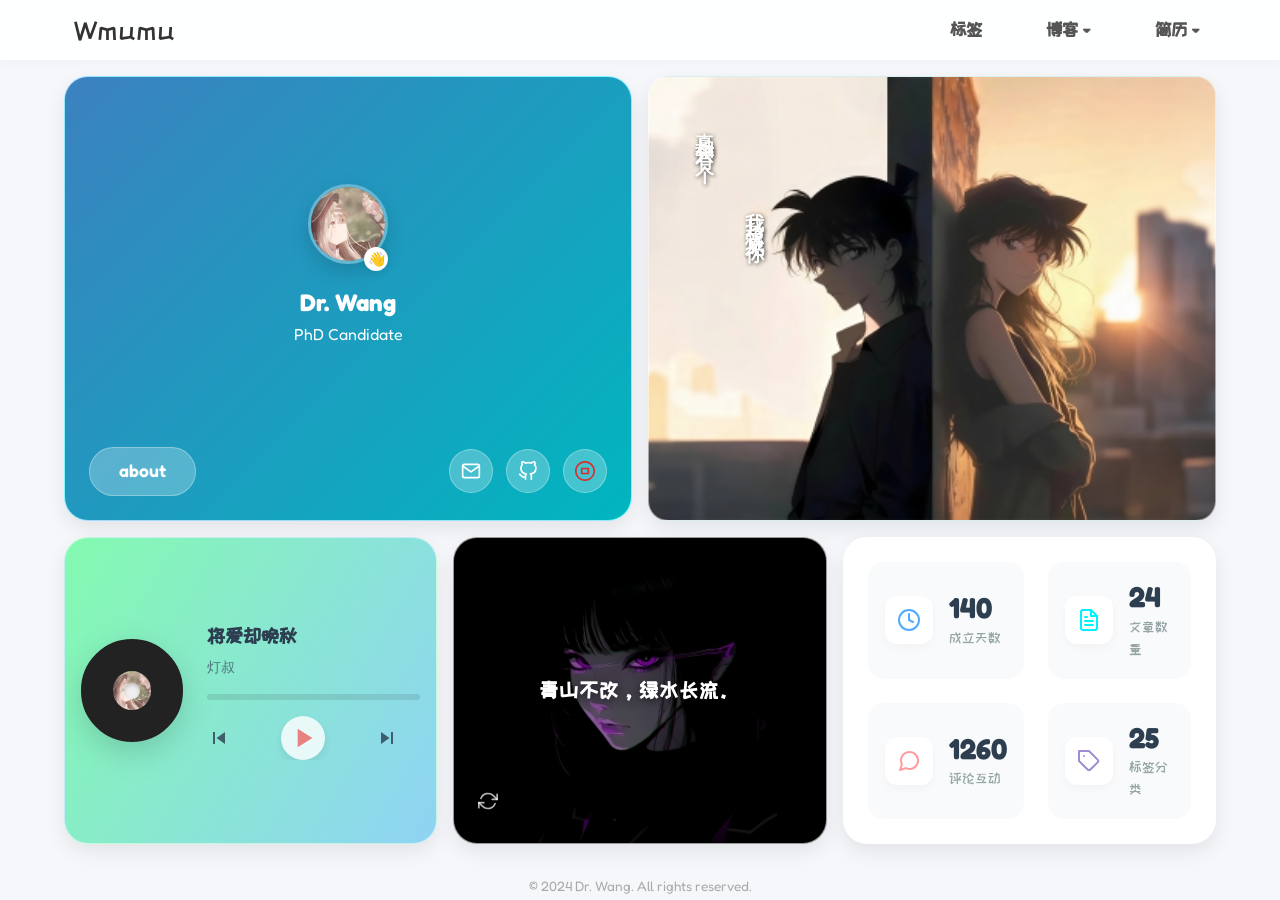
==== index.html @ 5266feb2 "Initial homepage for Cloudflare Pages" ====
<!DOCTYPE html>
<html lang="zh-CN">
<head>
    <meta charset="UTF-8">
    <script>
        // Global Error Handler for Debugging
        window.onerror = function(msg, url, line, col, error) {
            const errDiv = document.createElement('div');
            errDiv.style.position = 'fixed';
            errDiv.style.top = '0';
            errDiv.style.left = '0';
            errDiv.style.width = '100%';
            errDiv.style.background = 'rgba(255, 0, 0, 0.9)';
            errDiv.style.color = 'white';
            errDiv.style.padding = '10px';
            errDiv.style.zIndex = '10000';
            errDiv.style.fontFamily = 'monospace';
            errDiv.style.whiteSpace = 'pre-wrap';
            errDiv.innerText = `JS Error: ${msg}\nFile: ${url}:${line}:${col}\n${error ? error.stack : ''}`;
            document.body.appendChild(errDiv);
            return false;
        };
        window.addEventListener('unhandledrejection', function(event) {
            const errDiv = document.createElement('div');
            errDiv.style.position = 'fixed';
            errDiv.style.bottom = '0';
            errDiv.style.left = '0';
            errDiv.style.width = '100%';
            errDiv.style.background = 'rgba(255, 100, 0, 0.9)';
            errDiv.style.color = 'white';
            errDiv.style.padding = '10px';
            errDiv.style.zIndex = '10000';
            errDiv.style.fontFamily = 'monospace';
            errDiv.innerText = `Promise Error: ${event.reason}`;
            document.body.appendChild(errDiv);
        });
    </script>
    <meta name="viewport" content="width=device-width, initial-scale=1.0">
    <title>Wmumu's Home</title>
    <link rel="preconnect" href="https://fonts.googleapis.com">
    <link rel="preconnect" href="https://fonts.gstatic.com" crossorigin>
    <!-- Using fonts.loli.net (Google Fonts Mirror) for faster access in China -->
    <link rel="preconnect" href="https://fonts.loli.net">
    <link rel="preconnect" href="https://gstatic.loli.net" crossorigin>
    <link href="https://fonts.loli.net/css2?family=Fredoka:wght@400;600&family=ZCOOL+KuaiLe&display=swap" rel="stylesheet">
    <link rel="shortcut icon" href="./static/img/favicon.ico?v=20260204">
    <link rel="stylesheet" href="./static/css/home.css?v=20260204">
    <link rel="stylesheet" href="./static/css/gallery.css?v=20260204">
    <script src="./static/js/global.js?v=20260204"></script>
    <script src="./static/js/home.js?v=20260204"></script>
    <!-- Font Awesome for icons (Optional, using unicode for now to keep simple) -->
</head>
<body>

    <!-- Navigation -->
    <nav class="navbar">
        <div class="nav-container">
            <a href="./index.html" class="logo">
                <span class="logo-text">Wmumu</span>
                <span class="logo-icon">
                    <svg viewBox="0 0 24 24" width="28" height="28" fill="currentColor"><path d="M10 20v-6h4v6h5v-8h3L12 3 2 12h3v8z"/></svg>
                </span>
            </a>
            <ul class="nav-links">
                <li class="nav-item">
                    <a href="./tags.html" class="nav-link">标签</a>
                </li>
                <li class="nav-item">
                    <a href="./blogs.html" class="nav-link">博客 ▾</a>
                    <div class="dropdown-content">
                        <a href="./blogs.html?category=spring">春 · Spring</a>
                        <a href="./blogs.html?category=summer">夏 · Summer</a>
                        <a href="./blogs.html?category=autumn">秋 · Autumn</a>
                        <a href="./blogs.html?category=winter">冬 · Winter</a>
                    </div>
                </li>
                <li class="nav-item">
                    <a href="#" class="nav-link">简历 ▾</a>
                    <div class="dropdown-content">
                        <a href="./article.html?id=research">科研经历</a>
                        <a href="./article.html?id=competition">科技竞赛</a>
                        <a href="./article.html?id=campus">校园经历</a>
                        <a href="./article.html?id=internship">实习经历</a>
                    </div>
                </li>
            </ul>
        </div>
    </nav>

    <!-- Main Content (Bento Grid) -->
    <div class="main-container" id="pjax-container">
        
        <!-- About Card -->
        <div class="card about-card">
            <div class="about-video-layer">
                <video class="about-bg-video" autoplay muted loop playsinline preload="auto">
                    <source src="./static/video/motionplaces.com-0049-c004.mp4?v=20260204" type="video/mp4">
                </video>
                <div class="about-video-overlay"></div>
            </div>
            <!-- About Main View -->
            <div class="about-main">
                <div class="avatar-container">
                    <img src="./static/img/logo.png?v=20260204" alt="Avatar" class="avatar">
                    <div class="status-icon">
                        <span class="status-emoji">👋</span>
                    </div>
                </div>
                <h2 class="name-title">Dr. Wang</h2>
                <div class="tags-container">
                    <span class="tag-pill-sm">PhD Candidate</span>
                </div>
            </div>

            <!-- Hover Content: Intro Text -->
            <div class="about-hover-text">
                <div class="info-row">
                    <svg viewBox="0 0 24 24" width="20" height="20" fill="none" stroke="currentColor" stroke-width="2" stroke-linecap="round" stroke-linejoin="round"><circle cx="12" cy="12" r="10"></circle><polyline points="12 6 12 12 16 14"></polyline></svg>
                    <span id="time-display">Loading time...</span>
                </div>
                <div class="info-row">
                    <svg viewBox="0 0 24 24" width="20" height="20" fill="none" stroke="currentColor" stroke-width="2" stroke-linecap="round" stroke-linejoin="round"><path d="M21 10c0 7-9 13-9 13s-9-6-9-13a9 9 0 0 1 18 0z"></path><circle cx="12" cy="10" r="3"></circle></svg>
                    <span id="location-display">Locating...</span>
                </div>
            </div>

            <!-- Bottom Buttons (Always Visible) -->
            <div class="about-bottom">
                <a href="./about.html" class="btn-pill">
                    about
                </a>
                <div class="icon-group">
                    <a href="mailto:your-email@example.com" class="icon-btn" title="Email">
                        <svg viewBox="0 0 24 24" width="20" height="20" stroke="currentColor" stroke-width="2" fill="none" stroke-linecap="round" stroke-linejoin="round"><path d="M4 4h16c1.1 0 2 .9 2 2v12c0 1.1-.9 2-2 2H4c-1.1 0-2-.9-2-2V6c0-1.1.9-2 2-2z"></path><polyline points="22,6 12,13 2,6"></polyline></svg>
                    </a>
                    <a href="https://github.com/wmm228" target="_blank" class="icon-btn" title="GitHub">
                        <svg viewBox="0 0 24 24" width="20" height="20" stroke="currentColor" stroke-width="2" fill="none" stroke-linecap="round" stroke-linejoin="round"><path d="M9 19c-5 1.5-5-2.5-7-3m14 6v-3.87a3.37 3.37 0 0 0-.94-2.61c3.14-.35 6.44-1.54 6.44-7A5.44 5.44 0 0 0 20 4.77 5.07 5.07 0 0 0 19.91 1S18.73.65 16 2.48a13.38 13.38 0 0 0-7 0C6.27.65 5.09 1 5.09 1A5.07 5.07 0 0 0 5 4.77a5.44 5.44 0 0 0-1.5 3.78c0 5.42 3.3 6.61 6.44 7A3.37 3.37 0 0 0 9 18.13V22"></path></svg>
                    </a>
                    <a href="https://blog.csdn.net/weixin_43961909?spm=1000.2115.3001.5343" target="_blank" class="icon-btn" title="CSDN">
                        <svg viewBox="0 0 1024 1024" width="20" height="20" fill="currentColor"><path d="M512 0C229.23 0 0 229.23 0 512s229.23 512 512 512 512-229.23 512-512S794.77 0 512 0zm0 938.67C276.36 938.67 85.33 747.64 85.33 512S276.36 85.33 512 85.33 938.67 276.36 938.67 512 747.64 938.67 512 938.67z" fill="#d92e2e"/><path d="M682.67 341.33H341.33c-23.56 0-42.67 19.11-42.67 42.67v256c0 23.56 19.11 42.67 42.67 42.67h341.33c23.56 0 42.67-19.11 42.67-42.67V384c0-23.56-19.11-42.67-42.67-42.67zm-42.67 256H384V426.67h256v170.66z" fill="#d92e2e"/></svg>
                    </a>
                </div>
            </div>
        </div>

        <!-- Image/Mood Card -->
        <div class="card image-card">
            <div class="vertical-text-container">
                <div class="vertical-line line-left">真相只有一个</div>
                <div class="vertical-line line-right">我只想遇见你</div>
            </div>
            <div class="weather-overlay">
                <div class="weather-icon-container" id="weather-icon">
                    <!-- Icon will be injected here -->
                    <svg viewBox="0 0 24 24" width="48" height="48" fill="none" stroke="currentColor" stroke-width="2" stroke-linecap="round" stroke-linejoin="round"><circle cx="12" cy="12" r="10"></circle><path d="M12 6v6l4 2"></path></svg>
                </div>
                <div class="weather-info">
                    <div class="weather-temp" id="weather-temp">--°C</div>
                    <div class="weather-desc" id="weather-desc">获取天气中...</div>
                </div>
            </div>
        </div>

        <!-- Music Player Card -->
        <div class="card music-card">
            <div class="music-content">
                <!-- Rotating Vinyl/Cover -->
                <div class="music-cover-container">
                    <div class="music-cover" id="music-cover">
                        <div class="music-cover-center"></div>
                    </div>
                </div>
                
                <!-- Info & Controls -->
                <div class="music-details">
                    <h3 class="music-title" id="song-title">将爱却晚秋</h3>
                    <p class="music-artist" id="song-artist">灯叔</p>
                    
                    <div class="progress-container" id="progress-container">
                        <div class="progress" id="progress"></div>
                    </div>
                    
                    <div class="music-controls">
                        <button id="prev-btn" class="control-btn" title="上一首">
                            <svg viewBox="0 0 24 24" fill="currentColor" width="24" height="24"><path d="M6 6h2v12H6zm3.5 6l8.5 6V6z"/></svg>
                        </button>
                        <button id="play-btn" class="control-btn play-btn-main" title="播放/暂停">
                            <svg id="play-icon" viewBox="0 0 24 24" fill="currentColor" width="32" height="32"><path d="M8 5v14l11-7z"/></svg>
                            <svg id="pause-icon" viewBox="0 0 24 24" fill="currentColor" width="32" height="32" style="display:none;"><path d="M6 19h4V5H6v14zm8-14v14h4V5h-4z"/></svg>
                        </button>
                        <button id="next-btn" class="control-btn" title="下一首">
                            <svg viewBox="0 0 24 24" fill="currentColor" width="24" height="24"><path d="M6 18l8.5-6L6 6v12zM16 6v12h2V6h-2z"/></svg>
                        </button>
                    </div>
                </div>
            </div>
        </div>

        <!-- Quotes Card -->
        <div class="card quotes-card" id="quotes-card">
            <!-- Gallery Background Layer (Double Buffer) -->
            <div id="gallery-container" class="gallery-background">
                <img id="gallery-img-1" src="" alt="" class="gallery-image active-image">
                <img id="gallery-img-2" src="" alt="" class="gallery-image inactive-image">
                <div class="gallery-overlay"></div> <!-- Dark overlay for readability -->
            </div>
            
            <!-- Quote Text Layer (Centered) -->
            <div id="quote-container" class="quote-overlay">
                <p class="quote-text" id="quote-text">Loading quote...</p>
            </div>

            <!-- Refresh Button -->
            <div class="quote-refresh-btn" id="quote-refresh-btn" title="刷新">
                <svg viewBox="0 0 24 24" width="20" height="20" fill="none" stroke="currentColor" stroke-width="2" stroke-linecap="round" stroke-linejoin="round"><path d="M23 4v6h-6"></path><path d="M1 20v-6h6"></path><path d="M3.51 9a9 9 0 0 1 14.85-3.36L23 10M1 14l4.64 4.36A9 9 0 0 0 20.49 15"></path></svg>
            </div>
        </div>

        <!-- Stats Card (Right) -->
        <div class="card stats-card">
            <div class="stat-item">
                <div class="stat-icon">
                    <svg viewBox="0 0 24 24" width="24" height="24" fill="none" stroke="currentColor" stroke-width="2" stroke-linecap="round" stroke-linejoin="round" style="color: #4facfe;"><circle cx="12" cy="12" r="10"></circle><polyline points="12 6 12 12 16 14"></polyline></svg>
                </div>
                <div class="stat-info">
                    <span class="stat-value counter" data-target="332">0</span>
                    <span class="stat-label">成立天数</span>
                </div>
            </div>
            <div class="stat-item">
                <div class="stat-icon">
                    <svg viewBox="0 0 24 24" width="24" height="24" fill="none" stroke="currentColor" stroke-width="2" stroke-linecap="round" stroke-linejoin="round" style="color: #00f2fe;"><path d="M14 2H6a2 2 0 0 0-2 2v16a2 2 0 0 0 2 2h12a2 2 0 0 0 2-2V8z"></path><polyline points="14 2 14 8 20 8"></polyline><line x1="16" y1="13" x2="8" y2="13"></line><line x1="16" y1="17" x2="8" y2="17"></line><polyline points="10 9 9 9 8 9"></polyline></svg>
                </div>
                <div class="stat-info">
                    <span class="stat-value counter" data-target="24">0</span>
                    <span class="stat-label">文章数量</span>
                </div>
            </div>
            <div class="stat-item">
                <div class="stat-icon">
                    <svg viewBox="0 0 24 24" width="24" height="24" fill="none" stroke="currentColor" stroke-width="2" stroke-linecap="round" stroke-linejoin="round" style="color: #ff9a9e;"><path d="M21 11.5a8.38 8.38 0 0 1-.9 3.8 8.5 8.5 0 0 1-7.6 4.7 8.38 8.38 0 0 1-3.8-.9L3 21l1.9-5.7a8.38 8.38 0 0 1-.9-3.8 8.5 8.5 0 0 1 4.7-7.6 8.38 8.38 0 0 1 3.8-.9h.5a8.48 8.48 0 0 1 8 8v.5z"></path></svg>
                </div>
                <div class="stat-info">
                    <span class="stat-value counter" data-target="3402">0</span>
                    <span class="stat-label">评论互动</span>
                </div>
            </div>
            <div class="stat-item">
                <div class="stat-icon">
                    <svg viewBox="0 0 24 24" width="24" height="24" fill="none" stroke="currentColor" stroke-width="2" stroke-linecap="round" stroke-linejoin="round" style="color: #a18cd1;"><path d="M20.59 13.41l-7.17 7.17a2 2 0 0 1-2.83 0L2 12V2h10l8.59 8.59a2 2 0 0 1 0 2.82z"></path><line x1="7" y1="7" x2="7.01" y2="7"></line></svg>
                </div>
                <div class="stat-info">
                    <span class="stat-value counter" data-target="25">0</span>
                    <span class="stat-label">标签分类</span>
                </div>
            </div>
        </div>

    </div>

    <footer>
        <p>&copy; 2024 Dr. Wang. All rights reserved.</p>
    </footer>
</body>
</html>
---- static/css/home.css ----
/* static/css/home.css */
:root {
    --bg-color: #f5f7fa;
    --card-bg: #ffffff;
    --text-color: #333;
    --accent-color: #4a90e2;
    --shadow: 0 8px 20px rgba(0, 0, 0, 0.08);
    --radius: 24px;
    --transition: all 0.3s cubic-bezier(0.25, 0.8, 0.25, 1);
}

* {
    margin: 0;
    padding: 0;
    box-sizing: border-box;
}

body {
    /* Use ZCOOL KuaiLe for headers/accents if desired, but Fredoka is good general rounded */
    font-family: 'Fredoka', 'ZCOOL KuaiLe', 'Microsoft YaHei', sans-serif;
    background-color: var(--bg-color);
    color: var(--text-color);
    line-height: 1.6;
    height: 100vh; 
    overflow: hidden; 
    display: flex;
    flex-direction: column;
}

/* Navigation */
nav {
    background: rgba(255, 255, 255, 0.9);
    backdrop-filter: blur(10px);
    padding: 0 2rem;
    height: 60px;
    display: flex;
    align-items: center;
    z-index: 100;
    box-shadow: 0 2px 10px rgba(0,0,0,0.03);
    flex-shrink: 0;
}

.nav-container {
    width: 90vw; /* Responsive width */
    max-width: none; /* Allow full scaling */
    margin: 0 auto;
    display: flex;
    justify-content: space-between;
    align-items: center;
}

.logo {
    font-family: 'ZCOOL KuaiLe', cursive; /* Use cute font for logo */
    font-size: 1.8rem;
    color: var(--text-color);
    text-decoration: none;
    letter-spacing: 1px;
    /* Hover effect styles */
    position: relative;
    display: flex;
    align-items: center;
    justify-content: center;
    min-width: 120px; /* Ensure enough space for swap */
    height: 40px;
}

.logo-text {
    transition: all 0.3s cubic-bezier(0.25, 0.8, 0.25, 1);
    display: block;
    transform: translateY(0);
    opacity: 1;
}

.logo-icon {
    position: absolute;
    top: 50%;
    left: 50%;
    transform: translate(-50%, -50%) scale(0.5);
    opacity: 0;
    transition: all 0.3s cubic-bezier(0.25, 0.8, 0.25, 1);
    color: var(--text-color);
    display: flex;
    align-items: center;
    justify-content: center;
}

.logo:hover .logo-text {
    transform: translateY(-20px);
    opacity: 0;
}

.logo:hover .logo-icon {
    transform: translate(-50%, -50%) scale(1);
    opacity: 1;
}

.nav-links {
    display: flex;
    gap: 2rem;
    list-style: none;
}

.nav-item {
    position: relative;
}

.nav-link {
    text-decoration: none;
    color: #555;
    font-weight: 600;
    padding: 0.5rem 1rem;
    border-radius: 8px;
    transition: var(--transition);
    font-size: 1.1rem;
    font-family: 'ZCOOL KuaiLe', cursive; /* Cute font for nav items too */
}

.nav-link:hover {
    background: rgba(0,0,0,0.05);
    color: #000;
}

.nav-link.active {
    color: var(--accent-color);
}

/* Dropdown */
.dropdown-content {
    display: none;
    position: absolute;
    top: 100%;
    left: 50%;
    transform: translateX(-50%);
    background: var(--card-bg);
    min-width: 140px;
    box-shadow: var(--shadow);
    border-radius: 12px;
    padding: 0.5rem 0;
    animation: fadeIn 0.2s ease;
    z-index: 101;
    margin-top: 5px;
}

.nav-item:hover .dropdown-content {
    display: block;
}

.dropdown-content a {
    display: block;
    padding: 0.6rem 1.2rem;
    text-decoration: none;
    color: var(--text-color);
    transition: background 0.2s;
    font-size: 1rem;
    font-family: 'Fredoka', sans-serif;
}

.dropdown-content a:hover {
    background: #f7f9fc;
    color: var(--accent-color);
}

@keyframes fadeIn {
    from { opacity: 0; transform: translate(-50%, 10px); }
    to { opacity: 1; transform: translate(-50%, 0); }
}

/* Main Content - Bento Grid */
.main-container {
    width: 90vw; /* Responsive width */
    max-width: none;
    /* Allow it to grow to fill space, min-height ensures it's not too squashed */
    flex-grow: 1; 
    margin: 1rem auto;
    display: grid;
    /* 6 columns */
    grid-template-columns: repeat(6, 1fr);
    /* Rows will fill available height distributed by ratio */
    grid-template-rows: 1.45fr 1fr; 
    gap: 1rem;
    padding: 0;
}

.card {
    background: var(--card-bg);
    border-radius: var(--radius);
    box-shadow: var(--shadow);
    overflow: hidden;
    position: relative;
    transition: var(--transition);
    width: 100%;
    height: 100%;
    border: 1px solid rgba(255,255,255,0.5);
}

.card:hover {
    transform: translateY(-4px);
    box-shadow: 0 12px 30px rgba(0,0,0,0.12);
}

/* About Card - Spans 3 of 6 columns (50%) */
.about-card {
    grid-column: span 3;
    /* Blue Gradient Background */
    background: linear-gradient(135deg, #4facfe 0%, #00f2fe 100%);
    color: #fff;
    display: flex;
    flex-direction: column;
    padding: 1.5rem; /* Reduced padding */
    position: relative;
    overflow: hidden;
    justify-content: space-between; /* Top content vs Bottom buttons */
}

.about-video-layer {
    position: absolute;
    inset: 0;
    z-index: 0;
}

.about-bg-video {
    width: 100%;
    height: 100%;
    object-fit: cover;
}

.about-video-overlay {
    position: absolute;
    inset: 0;
    background: rgba(0, 0, 0, 0.25);
}

.about-main,
.about-hover-text,
.about-bottom {
    position: relative;
    z-index: 1;
}

/* Top Content Area (Holds Main and Hover text) */
.about-main, .about-hover-text {
    flex: 1;
    display: flex;
    flex-direction: column;
    align-items: center;
    justify-content: center;
    text-align: center;
    transition: all 0.4s cubic-bezier(0.25, 0.8, 0.25, 1);
    width: 100%;
}

/* Default View */
.about-main {
    opacity: 1;
    transform: translateY(0);
}

.avatar-container {
    position: relative;
    margin-bottom: 0.8rem; /* Reduced margin */
}

.avatar {
    width: 6vw; /* Responsive size */
    height: 6vw;
    min-width: 80px;
    min-height: 80px;
    max-width: 160px;
    max-height: 160px;
    border-radius: 50%;
    border: 3px solid rgba(255,255,255,0.3);
    object-fit: cover;
    box-shadow: 0 8px 20px rgba(0,0,0,0.15);
}

.status-icon {
    position: absolute;
    bottom: 0;
    right: 0;
    background: #fff;
    border-radius: 50%;
    width: 24px; /* Reduced size */
    height: 24px;
    display: flex;
    align-items: center;
    justify-content: center;
    font-size: 14px;
    box-shadow: 0 2px 8px rgba(0,0,0,0.1);
}

.about-name {
    font-family: 'ZCOOL KuaiLe', cursive;
    font-size: clamp(1.8rem, 2.5vw, 4rem); /* Responsive font */
    margin-bottom: 0.3rem;
    text-shadow: 0 2px 4px rgba(0,0,0,0.1);
}

.about-tag {
    font-family: 'Fredoka', sans-serif;
    font-size: 1rem;
    opacity: 0.9;
    background: rgba(255,255,255,0.2);
    padding: 0.25rem 0.8rem;
    border-radius: 20px;
}

/* Hover View (Initially Hidden) */
.about-hover-text {
    position: absolute;
    top: 40%; /* Align roughly with where main content was */
    left: 50%;
    transform: translate(-50%, -50%) translateY(20px);
    opacity: 0;
    pointer-events: none; /* Don't block clicks when hidden */
    width: 90%;
    display: flex;
    flex-direction: column;
    gap: 1rem;
}

.info-row {
    display: flex;
    align-items: center;
    justify-content: center;
    gap: 0.8rem;
    font-family: 'Fredoka', sans-serif;
    font-size: 1.5rem; /* Larger font size */
    font-weight: 600;
    text-shadow: 0 2px 4px rgba(0,0,0,0.1);
}

.info-row svg {
    filter: drop-shadow(0 2px 4px rgba(0,0,0,0.1));
}

/* Hover Effects */
.about-card:hover .about-main {
    opacity: 0;
    transform: translateY(-30px);
}

.about-card:hover .about-hover-text {
    opacity: 1;
    transform: translate(-50%, -50%) translateY(0);
}

/* Bottom Buttons Area */
.about-bottom {
    display: flex;
    justify-content: space-between;
    align-items: center;
    margin-top: 1rem;
    z-index: 10; /* Ensure clickable */
}

.btn-pill {
    background: rgba(255,255,255,0.25);
    backdrop-filter: blur(4px);
    color: #fff;
    text-decoration: none;
    padding: 0.6rem 1.8rem;
    border-radius: 30px;
    font-family: 'Fredoka', sans-serif;
    font-weight: 600;
    font-size: 1.1rem;
    transition: all 0.3s ease;
    border: 1px solid rgba(255,255,255,0.3);
}

.btn-pill:hover {
    background: rgba(255,255,255,0.4);
    transform: scale(1.05);
}

.icon-group {
    display: flex;
    gap: 0.8rem;
}

.icon-btn {
    width: 44px;
    height: 44px;
    background: rgba(255,255,255,0.25);
    backdrop-filter: blur(4px);
    border-radius: 50%;
    display: flex;
    align-items: center;
    justify-content: center;
    color: #fff;
    transition: all 0.3s ease;
    border: 1px solid rgba(255,255,255,0.3);
}

.icon-btn:hover {
    background: rgba(255,255,255,0.4);
    transform: translateY(-3px);
}

/* Image Card - Spans 3 of 6 columns (50%) */
.image-card {
    position: relative;
    grid-column: span 3;
    background-size: cover;
    background-position: center;
    background-repeat: no-repeat;
    background-image: url('../img/new_home/my_bg.jpg');
    background-color: #b2dfdb; 
    width: 100%;
    height: 100%;
    overflow: hidden; /* Ensure overlay respects border radius */
    border-radius: 20px; /* Ensure card has rounded corners */
}

/* Vertical Text Styles */
.vertical-text-container {
    position: absolute;
    top: 0;
    left: 0;
    width: 100%;
    height: 100%;
    pointer-events: none; /* Let clicks pass through to hover weather */
    z-index: 1; /* Below weather overlay (z-index 2) */
}

.vertical-line {
    position: absolute;
    writing-mode: vertical-rl;
    text-orientation: upright;
    color: #fff;
    /* Use Kaiti for a romantic/calligraphic look */
    font-family: "Kaiti", "STKaiti", "KaiTi", "Microsoft YaHei", serif; 
    font-size: 1.2rem; /* Smaller size */
    letter-spacing: 0.4rem;
    text-shadow: 1px 1px 4px rgba(0, 0, 0, 0.7);
    opacity: 0.95;
    white-space: nowrap; /* Prevent wrapping into multiple columns */
    font-weight: bold;
}

/* Left line (Truth) - Higher up */
.line-left {
    left: 40px;
    top: 40px;
}

/* Right line (Meeting) - Lower down */
.line-right {
    left: 90px; /* Shifted right */
    top: 120px; /* Shifted down */
}

.weather-overlay {
    position: absolute;
    top: 0;
    left: 0;
    width: 100%;
    height: 100%;
    background: rgba(0, 0, 0, 0.3);
    backdrop-filter: blur(8px);
    -webkit-backdrop-filter: blur(8px);
    display: flex;
    flex-direction: column;
    align-items: center;
    justify-content: center;
    opacity: 0;
    transition: all 0.4s cubic-bezier(0.25, 0.8, 0.25, 1);
    color: #fff;
    z-index: 2;
}

.image-card:hover .weather-overlay {
    opacity: 1;
}

.weather-icon-container {
    margin-bottom: 0.5rem;
    transform: translateY(20px);
    transition: transform 0.4s cubic-bezier(0.25, 0.8, 0.25, 1);
}

.image-card:hover .weather-icon-container {
    transform: translateY(0);
}

.weather-info {
    text-align: center;
    transform: translateY(20px);
    transition: transform 0.4s cubic-bezier(0.25, 0.8, 0.25, 1) 0.1s;
}

.image-card:hover .weather-info {
    transform: translateY(0);
}

.weather-temp {
    font-size: 2.5rem;
    font-weight: 700;
    font-family: 'Fredoka', sans-serif;
    text-shadow: 0 4px 10px rgba(0,0,0,0.2);
    margin-bottom: 0.2rem;
}

.weather-desc {
    font-size: 1.2rem;
    font-family: 'ZCOOL KuaiLe', cursive; /* Match other Chinese text */
    opacity: 0.9;
    text-shadow: 0 2px 5px rgba(0,0,0,0.2);
}

/* Bottom Row: 3 equal columns (each spans 2 of 6) */
.music-card {
    grid-column: span 2;
    /* Gradient inspired by 'Third Picture' vibe - clean and modern */
    background: linear-gradient(120deg, #84fab0 0%, #8fd3f4 100%);
    color: #333; /* Dark text for contrast on light bg */
    padding: 0; 
    display: flex;
    align-items: center;
    justify-content: center;
    overflow: hidden;
}

.music-content {
    display: flex;
    align-items: center;
    width: 100%;
    height: 100%;
    padding: 1rem;
    gap: 1.5rem; /* More gap between vinyl and text */
}

/* Rotating Cover - Vinyl Style */
.music-cover-container {
    flex-shrink: 0;
    /* Add a shadow for depth */
    filter: drop-shadow(0 10px 15px rgba(0,0,0,0.15));
}

.music-cover {
    width: 8vw; /* Responsive size */
    height: 8vw;
    min-width: 100px;
    min-height: 100px;
    max-width: 180px;
    max-height: 180px;
    border-radius: 50%;
    background-image: url('../img/logo.png?v=20260204'); /* Default cover */
    background-size: cover;
    background-position: center;
    /* Vinyl Record Look: Thick dark border - scale border too? maybe keeping it fixed is fine */
    border: clamp(20px, 2.5vw, 40px) solid #222; 
    position: relative;
    animation: rotate 8s linear infinite; /* Faster rotation */
    animation-play-state: paused; 
    /* Optional: subtle groove texture via box-shadow or repeating-radial-gradient on a pseudo, 
       but border is simplest */
    box-shadow: inset 0 0 0 2px rgba(255,255,255,0.1);
}

.music-cover-center {
    position: absolute;
    top: 50%;
    left: 50%;
    transform: translate(-50%, -50%);
    width: 16px;
    height: 16px;
    background: #f0f0f0; /* Spindle hole */
    border-radius: 50%;
    box-shadow: inset 0 2px 4px rgba(0,0,0,0.2);
}

@keyframes rotate {
    from { transform: rotate(0deg); }
    to { transform: rotate(360deg); }
}

/* Info & Controls */
.music-details {
    flex: 1;
    display: flex;
    flex-direction: column;
    justify-content: center;
    overflow: hidden;
    color: #333; /* Ensure text is readable */
}

.music-title {
    font-size: 1.2rem;
    font-weight: 800;
    margin-bottom: 0.2rem;
    white-space: nowrap;
    overflow: hidden;
    text-overflow: ellipsis;
    font-family: 'ZCOOL KuaiLe', cursive;
    color: #2c3e50;
}

.music-artist {
    font-size: 0.9rem;
    opacity: 0.7;
    margin-bottom: 1rem;
    white-space: nowrap;
    overflow: hidden;
    text-overflow: ellipsis;
    font-family: 'Fredoka', sans-serif;
    color: #34495e;
}

/* Progress Bar */
.progress-container {
    width: 100%;
    height: 6px; /* Thicker for easier clicking */
    background: rgba(0,0,0,0.1);
    border-radius: 3px;
    margin-bottom: 1rem;
    cursor: pointer;
    position: relative;
}

.progress {
    height: 100%;
    background: #ff6b6b; /* Accent color */
    border-radius: 3px;
    width: 0%;
    position: relative;
    transition: width 0.05s linear; /* Smoother for dragging */
}

/* Handle for progress bar */
.progress::after {
    content: '';
    position: absolute;
    right: -6px;
    top: 50%;
    transform: translateY(-50%);
    width: 12px;
    height: 12px;
    background: #fff;
    border: 2px solid #ff6b6b;
    border-radius: 50%;
    box-shadow: 0 2px 4px rgba(0,0,0,0.2);
    opacity: 0;
    transition: opacity 0.2s;
}

.progress-container:hover .progress::after {
    opacity: 1;
}

/* Controls */
.music-controls {
    display: flex;
    align-items: center;
    justify-content: space-between; /* Spread out */
    width: 90%; /* Limit width */
}

.control-btn {
    background: none;
    border: none;
    color: #2c3e50;
    cursor: pointer;
    opacity: 0.8;
    transition: all 0.2s;
    display: flex;
    align-items: center;
    justify-content: center;
    padding: 0;
}

.control-btn:hover {
    opacity: 1;
    transform: scale(1.1);
    color: #000;
}

.play-btn-main {
    width: 44px;
    height: 44px;
    background: #fff;
    border-radius: 50%;
    box-shadow: 0 4px 10px rgba(0,0,0,0.1);
    color: #ff6b6b; /* Accent color for play button */
}

.play-btn-main:hover {
    background: #fff;
    transform: scale(1.1);
    box-shadow: 0 6px 15px rgba(0,0,0,0.15);
}

/* =========================================
   Tags Page Styles
   ========================================= */

.tags-page-container {
    display: flex;
    flex-direction: column;
    gap: 2rem;
}

/* Tags Cloud Card */
.tags-cloud-card {
    width: 100%;
    padding: 2.5rem;
    background: #fff;
    min-height: 200px;
    display: flex;
    flex-wrap: wrap;
    align-content: flex-start;
    gap: 1rem;
    border: 1px solid rgba(0,0,0,0.05);
}

.tags-header {
    display: flex;
    flex-wrap: wrap;
    gap: 1rem;
    width: 100%;
}

.tag-pill {
    background: #f0f2f5;
    color: #555;
    padding: 0.6rem 1.2rem;
    border-radius: 30px;
    font-family: 'Fredoka', sans-serif;
    font-size: 1rem;
    cursor: pointer;
    transition: all 0.3s ease;
    user-select: none;
    display: flex;
    align-items: center;
}

.tag-pill:hover {
    background: #e4e6e9;
    transform: translateY(-2px);
    color: var(--accent-color);
}

.tag-pill.active {
    background: var(--accent-color);
    color: #fff;
    box-shadow: 0 4px 10px rgba(74, 144, 226, 0.3);
}

/* Blog Cards Container */
.blog-cards-container {
    display: grid;
    grid-template-columns: 1fr 1fr;
    gap: 2rem;
    width: 100%;
}

.blog-card {
    display: flex;
    flex-direction: column;
    height: 320px; /* Fixed height for consistency */
    text-decoration: none; /* Remove underline from link */
    color: inherit;
    transition: all 0.3s cubic-bezier(0.25, 0.8, 0.25, 1);
    background: #fff;
}

.blog-card:hover {
    transform: translateY(-8px);
    box-shadow: 0 15px 30px rgba(0,0,0,0.1);
}

.blog-cover {
    height: 65%;
    width: 100%;
    background-size: cover;
    background-position: center;
    border-bottom: 1px solid rgba(0,0,0,0.05);
    position: relative;
    overflow: hidden;
}

/* Hover effect on image */
.blog-card:hover .blog-cover {
    filter: brightness(1.05);
}

.blog-info {
    padding: 1.5rem;
    display: flex;
    flex-direction: column;
    justify-content: center;
    flex: 1;
}

.blog-tag {
    font-size: 0.85rem;
    color: var(--accent-color);
    font-weight: 600;
    margin-bottom: 0.5rem;
    font-family: 'Fredoka', sans-serif;
}

.blog-title {
    font-size: 1.4rem;
    font-weight: bold;
    margin-bottom: 0.5rem;
    color: #333;
    font-family: 'ZCOOL KuaiLe', cursive;
    line-height: 1.4;
}

.blog-date {
    font-size: 0.9rem;
    color: #999;
    margin-top: auto; /* Push to bottom if needed */
    font-family: 'Fredoka', sans-serif;
}

.quotes-card {
    grid-column: span 2; 
    padding: 1.5rem;
    display: flex;
    flex-direction: column;
    justify-content: center;
    align-items: flex-start;
    text-align: left;
    background: #fff;
    position: relative;
}

.stats-card {
    grid-column: span 2;
    padding: 1.5rem;
    background: #fff;
    display: grid;
    grid-template-columns: 1fr 1fr;
    grid-template-rows: 1fr 1fr;
    gap: 1.5rem;
}

.stat-item {
    display: flex;
    align-items: center; /* Vertically align icon and info */
    padding: 1rem;
    background: rgba(247, 248, 250, 0.7);
    border-radius: 16px;
    transition: all 0.3s cubic-bezier(0.25, 0.8, 0.25, 1);
    border: 1px solid transparent;
}

.stat-item:hover {
    background: #fff;
    box-shadow: 0 8px 20px rgba(0,0,0,0.06);
    transform: translateY(-3px);
    border-color: rgba(0,0,0,0.03);
}

.stat-icon {
    width: 48px;
    height: 48px;
    border-radius: 12px;
    background: #fff;
    display: flex;
    align-items: center;
    justify-content: center;
    margin-right: 1rem;
    box-shadow: 0 4px 10px rgba(0,0,0,0.03);
    flex-shrink: 0;
}

.stat-icon svg {
    width: 24px;
    height: 24px;
}

.stat-info {
    display: flex;
    flex-direction: column;
}

.stat-value {
    font-size: 1.8rem;
    font-weight: 700;
    color: #2c3e50;
    font-family: 'Fredoka', sans-serif;
    line-height: 1.2;
}

.stat-label {
    font-size: 0.85rem;
    color: #95a5a6;
    font-weight: 500;
    margin-top: 2px;
}

/* Footer */
footer {
    text-align: center;
    padding: 1rem;
    color: #aaa;
    font-size: 0.85rem;
    height: 40px;
    flex-shrink: 0;
    font-family: 'Fredoka', sans-serif;
}

/* Responsive */
@media (max-width: 1150px) {
    .main-container, .nav-container {
        width: 95%;
    }
}

@media (max-width: 768px) {
    body {
        height: auto;
        overflow-y: auto;
    }
    .main-container {
        width: 90%;
        height: auto;
        display: flex;
        flex-direction: column;
    }
    .card {
        min-height: 260px;
    }
    .nav-links {
        display: none;
    }
}
---- static/css/gallery.css ----
/* Gallery Animations & Layering */

/* Card needs relative positioning to contain absolute children */
.quotes-card {
    position: relative;
    overflow: hidden;
    /* Ensure card has background color while image loads */
    background-color: #333; 
}

/* Background Layer */
.gallery-background {
    position: absolute;
    top: 0;
    left: 0;
    width: 100%;
    height: 100%;
    z-index: 0;
    border-radius: var(--radius);
    overflow: hidden;
}

.gallery-image {
    position: absolute; /* Stack images on top of each other */
    top: 0;
    left: 0;
    width: 100%;
    height: 100%;
    object-fit: cover;
    display: block;
    transition: opacity 1s ease-in-out; /* Smooth fade for stacking */
}

/* Active image is visible and on top (but below overlay) */
.active-image {
    opacity: 1;
    z-index: 1;
}

/* Inactive image is hidden (or behind) */
.inactive-image {
    opacity: 0;
    z-index: 0;
}

/* Overlay to make text readable */
.gallery-overlay {
    position: absolute;
    top: 0;
    left: 0;
    width: 100%;
    height: 100%;
    background: rgba(0, 0, 0, 0.4); /* 40% black overlay */
    z-index: 2; /* Above images */
}

/* Text Layer */
.quote-overlay {
    position: relative; /* Relative to card flow, but z-index handles stacking */
    z-index: 2;
    width: 100%;
    height: 100%;
    display: flex;
    flex-direction: column;
    justify-content: center;
    align-items: center;
    padding: 2rem;
    text-align: center;
}

#quote-text {
    color: #ffffff;
    font-size: 1.3rem;
    font-weight: 600;
    letter-spacing: 1px;
    text-shadow: 0 2px 10px rgba(0, 0, 0, 0.6);
    line-height: 1.6;
    transition: opacity 0.5s ease;
}

/* Refresh Button */
.quote-refresh-btn {
    position: absolute;
    bottom: 1.5rem;
    left: 1.5rem;
    z-index: 3;
    color: rgba(255, 255, 255, 0.7);
    cursor: pointer;
    transition: all 0.3s ease;
}

.quote-refresh-btn:hover {
    color: #ffffff;
    transform: rotate(90deg);
}

/* Keyframes for Entrance Animations */
/* Basic Slides */
@keyframes slideInLeft {
    from { transform: translateX(-10%); opacity: 0; }
    to { transform: translateX(0); opacity: 1; }
}

@keyframes slideInRight {
    from { transform: translateX(10%); opacity: 0; }
    to { transform: translateX(0); opacity: 1; }
}

@keyframes slideInTop {
    from { transform: translateY(-10%); opacity: 0; }
    to { transform: translateY(0); opacity: 1; }
}

@keyframes slideInBottom {
    from { transform: translateY(10%); opacity: 0; }
    to { transform: translateY(0); opacity: 1; }
}

/* Zooms */
@keyframes zoomIn {
    from { transform: scale(1.2); opacity: 0; }
    to { transform: scale(1); opacity: 1; }
}

@keyframes zoomOut {
    from { transform: scale(0.8); opacity: 0; }
    to { transform: scale(1); opacity: 1; }
}

/* Rotations */
@keyframes rotateIn {
    from { transform: scale(1.2) rotate(-5deg); opacity: 0; }
    to { transform: scale(1) rotate(0); opacity: 1; }
}

/* Blurs */
@keyframes blurIn {
    from { filter: blur(10px); opacity: 0; transform: scale(1.1); }
    to { filter: blur(0); opacity: 1; transform: scale(1); }
}

/* Fades with slight movement */
@keyframes fadeInMove {
    from { opacity: 0; transform: translateY(20px) scale(0.95); }
    to { opacity: 1; transform: translateY(0) scale(1); }
}

/* Animation Classes - Tuned for smoother background transitions */
.anim-left { animation: slideInLeft 1.5s cubic-bezier(0.25, 0.8, 0.25, 1) forwards; }
.anim-right { animation: slideInRight 1.5s cubic-bezier(0.25, 0.8, 0.25, 1) forwards; }
.anim-top { animation: slideInTop 1.5s cubic-bezier(0.25, 0.8, 0.25, 1) forwards; }
.anim-bottom { animation: slideInBottom 1.5s cubic-bezier(0.25, 0.8, 0.25, 1) forwards; }
.anim-zoom { animation: zoomIn 1.5s cubic-bezier(0.25, 0.8, 0.25, 1) forwards; }
.anim-zoom-out { animation: zoomOut 1.5s cubic-bezier(0.25, 0.8, 0.25, 1) forwards; }
.anim-rotate { animation: rotateIn 1.5s cubic-bezier(0.25, 0.8, 0.25, 1) forwards; }
.anim-blur { animation: blurIn 1.5s ease-out forwards; }
.anim-fade-move { animation: fadeInMove 1.5s ease-out forwards; }
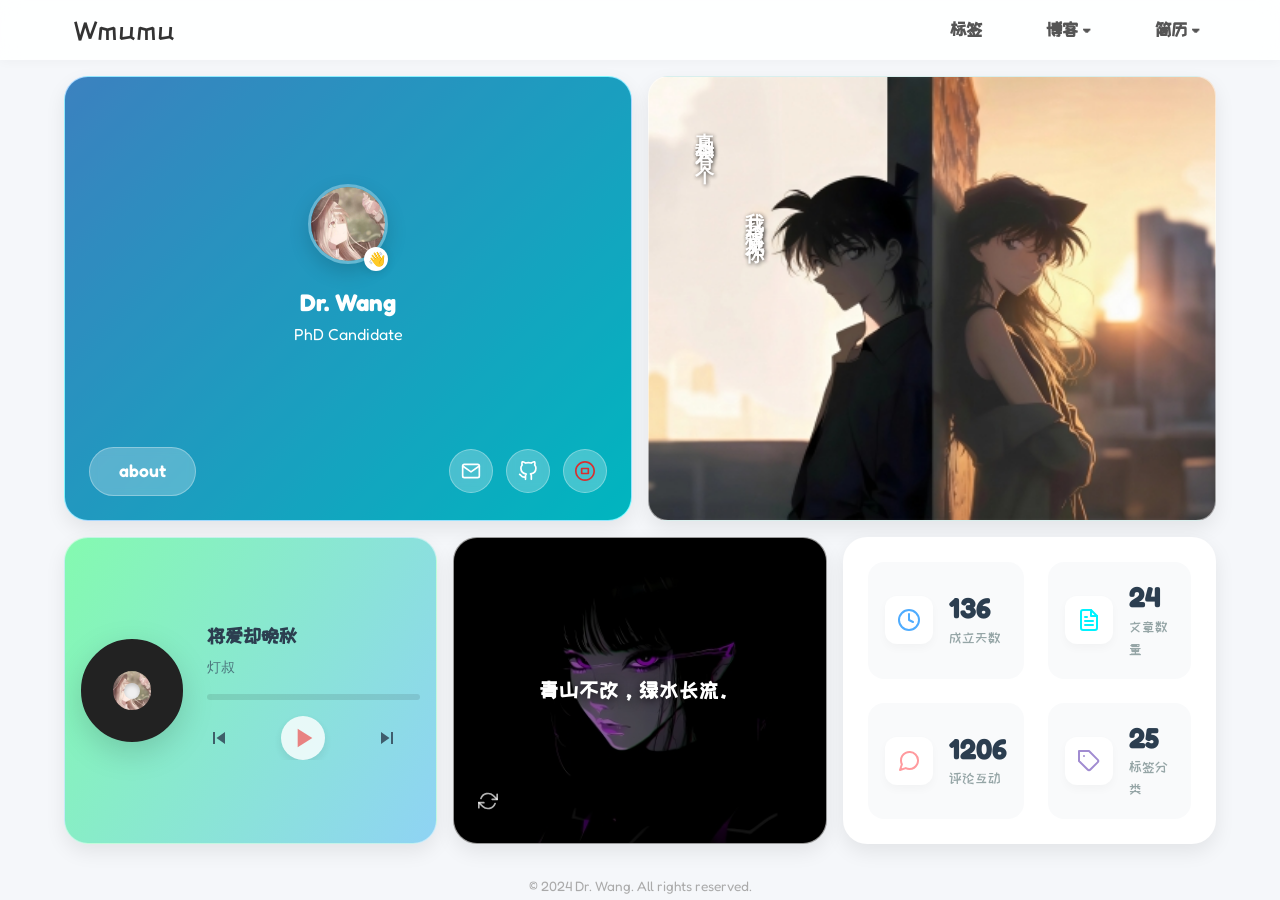
==== commit dcbfd188: "Harden homepage quote loading" ====
--- a/index.html
+++ b/index.html
@@ -43,11 +43,11 @@
     <link rel="preconnect" href="https://fonts.loli.net">
     <link rel="preconnect" href="https://gstatic.loli.net" crossorigin>
     <link href="https://fonts.loli.net/css2?family=Fredoka:wght@400;600&family=ZCOOL+KuaiLe&display=swap" rel="stylesheet">
-    <link rel="shortcut icon" href="./static/img/favicon.ico?v=20260204">
-    <link rel="stylesheet" href="./static/css/home.css?v=20260204">
-    <link rel="stylesheet" href="./static/css/gallery.css?v=20260204">
-    <script src="./static/js/global.js?v=20260204"></script>
-    <script src="./static/js/home.js?v=20260204"></script>
+    <link rel="shortcut icon" href="./static/img/favicon.ico?v=20260513">
+    <link rel="stylesheet" href="./static/css/home.css?v=20260513">
+    <link rel="stylesheet" href="./static/css/gallery.css?v=20260513">
+    <script src="./static/js/global.js?v=20260513"></script>
+    <script src="./static/js/home.js?v=20260513"></script>
     <!-- Font Awesome for icons (Optional, using unicode for now to keep simple) -->
 </head>
 <body>
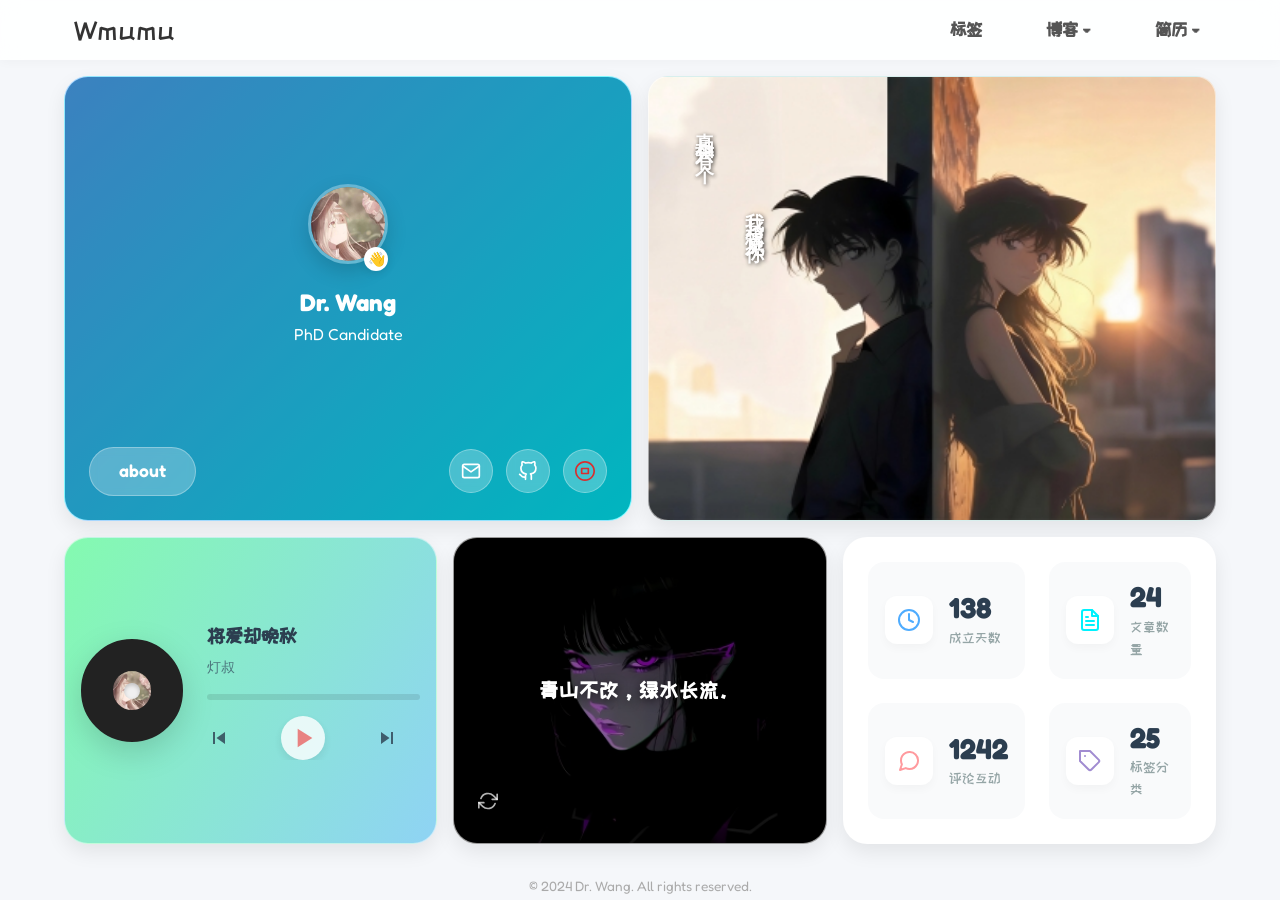
==== commit fcf9c38b: "Change favicon from ZY to MU" ====
--- a/index.html
+++ b/index.html
@@ -43,7 +43,7 @@
     <link rel="preconnect" href="https://fonts.loli.net">
     <link rel="preconnect" href="https://gstatic.loli.net" crossorigin>
     <link href="https://fonts.loli.net/css2?family=Fredoka:wght@400;600&family=ZCOOL+KuaiLe&display=swap" rel="stylesheet">
-    <link rel="shortcut icon" href="./static/img/favicon.ico?v=20260513">
+    <link rel="icon" type="image/svg+xml" href="./static/img/favicon-mu.svg?v=20260514">
     <link rel="stylesheet" href="./static/css/home.css?v=20260513">
     <link rel="stylesheet" href="./static/css/gallery.css?v=20260513">
     <script src="./static/js/global.js?v=20260513"></script>
--- a/static/css/home.css
+++ b/static/css/home.css
@@ -132,7 +132,7 @@
     left: 50%;
     transform: translateX(-50%);
     background: var(--card-bg);
-    min-width: 140px;
+    min-width: 190px;
     box-shadow: var(--shadow);
     border-radius: 12px;
     padding: 0.5rem 0;
@@ -153,6 +153,7 @@
     transition: background 0.2s;
     font-size: 1rem;
     font-family: 'Fredoka', sans-serif;
+    white-space: nowrap;
 }
 
 .dropdown-content a:hover {
